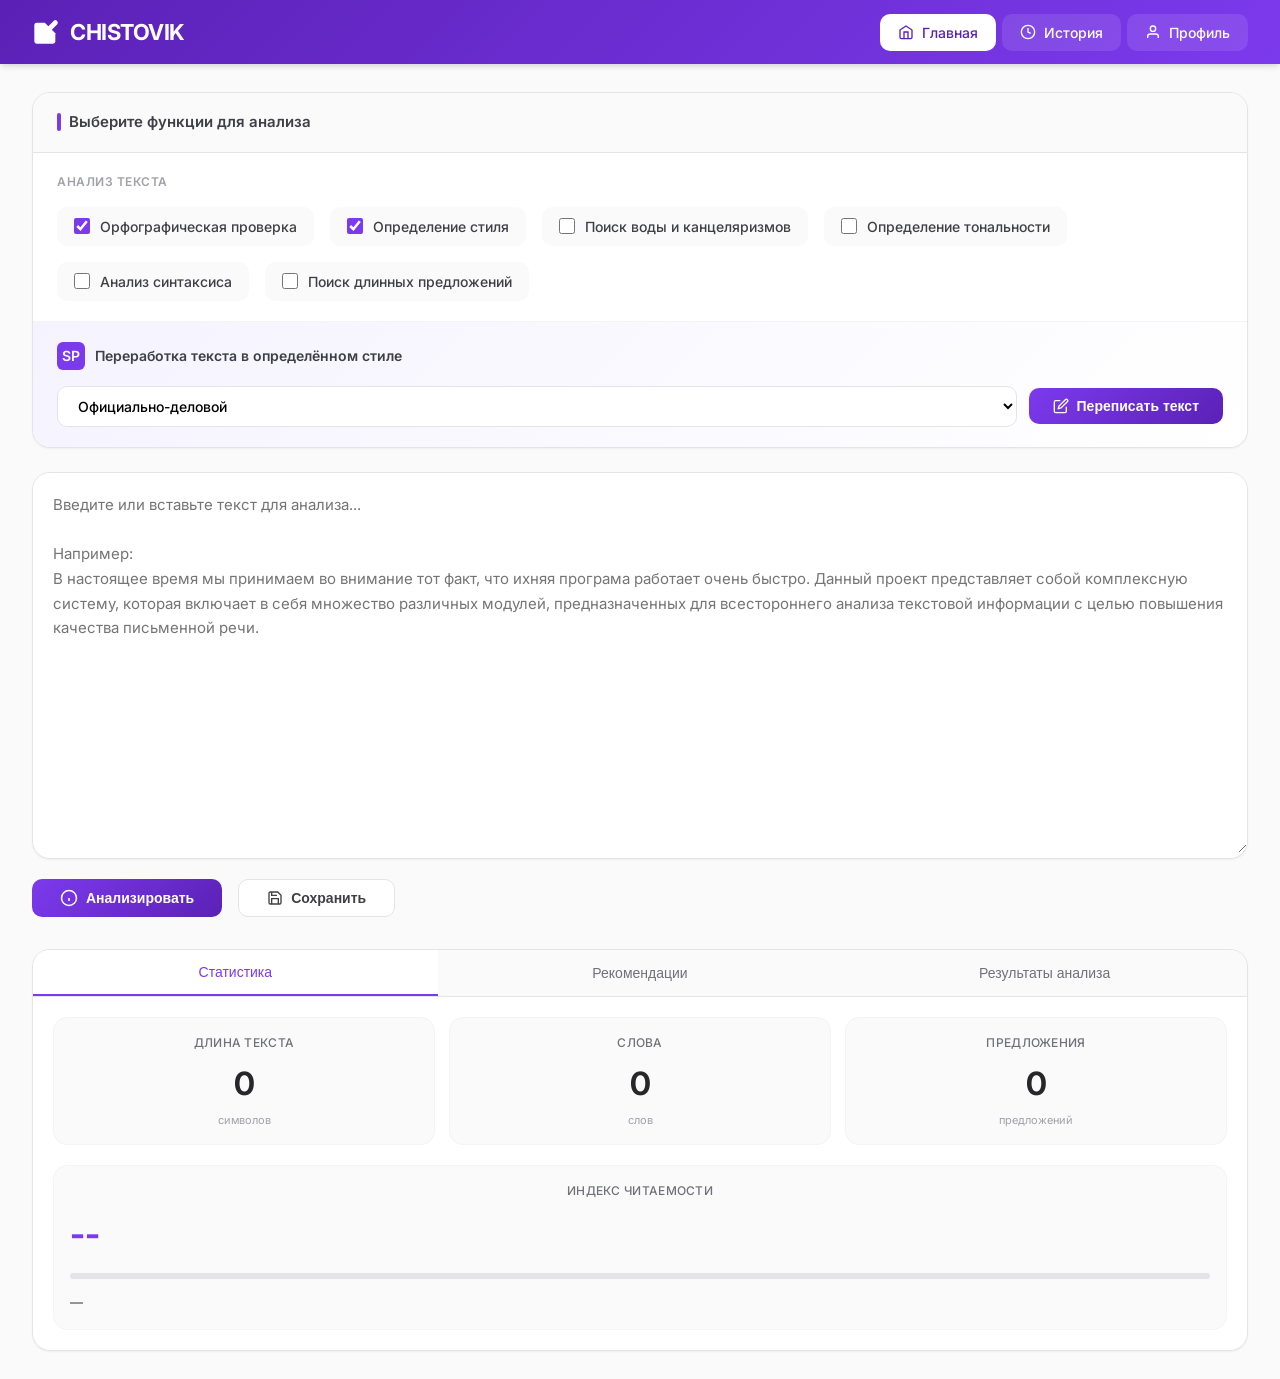
==== frontend/index.html @ 852fb875 "Добавление серверной конфигурации для бэкэнда на Python и Dockerfile" ====
<!DOCTYPE html>
<html lang="ru">
<head>
    <meta charset="UTF-8">
    <meta name="viewport" content="width=device-width, initial-scale=1.0">
    <title>CHISTOVIK — Анализ и коррекция текста</title>
    <!-- Подключаем раздельные файлы стилей -->
    <link rel="stylesheet" href="css/base.css">
    <link rel="stylesheet" href="css/components.css">
    <link rel="stylesheet" href="css/editor.css">
    <link href="https://fonts.googleapis.com/css2?family=Inter:wght@300;400;500;600;700;800&display=swap" rel="stylesheet">
</head>
<body>
    <header class="header">
        <div class="logo">
            <svg class="logo-icon" width="22" height="22" viewBox="0 0 24 24" fill="white" stroke="none">
                <path d="M11 4H4a2 2 0 0 0-2 2v14a2 2 0 0 0 2 2h14a2 2 0 0 0 2-2v-7"/>
                <path d="M18.5 2.5a2.12 2.12 0 0 1 3 3L12 15l-4 1 1-4Z"/>
            </svg>
            <a href="index.html" class="logo-link">CHISTOVIK</a>
        </div>
        <nav class="nav">
            <a href="index.html" class="nav-btn active" data-page="workspace">
                <svg width="16" height="16" viewBox="0 0 24 24" fill="none" stroke="currentColor" stroke-width="2">
                    <path d="M3 9l9-6 9 6v11a2 2 0 0 1-2 2H5a2 2 0 0 1-2-2z"/>
                    <polyline points="9 22 9 12 15 12 15 22"/>
                </svg>
                <span>Главная</span>
            </a>
            <a href="html/history.html" class="nav-btn" data-page="history">
                <svg width="16" height="16" viewBox="0 0 24 24" fill="none" stroke="currentColor" stroke-width="2">
                    <circle cx="12" cy="12" r="10"/>
                    <polyline points="12 6 12 12 16 14"/>
                </svg>
                <span>История</span>
            </a>
            <a href="html/profile.html" class="nav-btn" data-page="profile">
                <svg width="16" height="16" viewBox="0 0 24 24" fill="none" stroke="currentColor" stroke-width="2">
                    <path d="M20 21v-2a4 4 0 0 0-4-4H8a4 4 0 0 0-4 4v2"/>
                    <circle cx="12" cy="7" r="4"/>
                </svg>
                <span>Профиль</span>
            </a>
        </nav>
    </header>

    <!-- Main Content -->
    <main class="main-container">
        <!-- Блок выбора функций (новый дизайн) -->
        <div class="functions-panel">
            <div class="functions-header">
                <div class="functions-title">Выберите функции для анализа</div>
            </div>
            
            <!-- Группа: параллельный анализ -->
            <div class="functions-group">
                <div class="group-label">Анализ текста</div>
                <div class="functions-grid">
                    <label class="function-checkbox">
                        <input type="checkbox" id="funcSpelling" value="spelling" checked>
                        <span>Орфографическая проверка</span>
                    </label>
                    <label class="function-checkbox">
                        <input type="checkbox" id="funcStyle" value="style" checked>
                        <span>Определение стиля</span>
                    </label>
                    <label class="function-checkbox">
                        <input type="checkbox" id="funcWater" value="water">
                        <span>Поиск воды и канцеляризмов</span>
                    </label>
                    <label class="function-checkbox">
                        <input type="checkbox" id="funcTone" value="tone">
                        <span>Определение тональности</span>
                    </label>
                    <label class="function-checkbox">
                        <input type="checkbox" id="funcSyntax" value="syntax">
                        <span>Анализ синтаксиса</span>
                    </label>
                    <label class="function-checkbox">
                        <input type="checkbox" id="funcLongSentences" value="long_sentences">
                        <span>Поиск длинных предложений</span>
                    </label>
                </div>
            </div>
            
            <!-- Группа: переработка текста -->
            <div class="rewrite-section">
                <div class="rewrite-label">
                    <div class="rewrite-icon">SP</div>
                    <span>Переработка текста в определённом стиле</span>
                </div>
                <div class="rewrite-controls">
                    <select id="rewriteStyleSelect" class="rewrite-style-select">
                        <option value="formal">Официально-деловой</option>
                        <option value="journalistic">Публицистический</option>
                        <option value="scientific">Научный</option>
                        <option value="colloquial">Разговорный</option>
                        <option value="literary">Художественный</option>
                    </select>
                    <button id="rewriteBtn" class="rewrite-btn">
                        <svg width="16" height="16" viewBox="0 0 24 24" fill="none" stroke="currentColor" stroke-width="2">
                            <path d="M11 4H4a2 2 0 0 0-2 2v14a2 2 0 0 0 2 2h14a2 2 0 0 0 2-2v-7"/>
                            <path d="M18.5 2.5a2.12 2.12 0 0 1 3 3L12 15l-4 1 1-4Z"/>
                        </svg>
                        Переписать текст
                    </button>
                </div>
            </div>
        </div>

        <!-- Блок редактора (две колонки при изменении текста) -->
        <div class="editor-wrapper" id="editorWrapper">
            <div class="editor-column original-column" id="originalColumn">
                <div class="editor-container">
                    <textarea id="textInput" placeholder="Введите или вставьте текст для анализа...&#10;&#10;Например:&#10;В настоящее время мы принимаем во внимание тот факт, что ихняя програма работает очень быстро. Данный проект представляет собой комплексную систему, которая включает в себя множество различных модулей, предназначенных для всестороннего анализа текстовой информации с целью повышения качества письменной речи."></textarea>
                </div>
            </div>
            <div class="editor-column modified-column" id="modifiedColumn" style="display: none;">
                <div class="editor-container">
                    <div class="modified-header">
                        <span>Изменённый текст</span>
                        <button id="acceptChangesBtn" class="accept-btn">Применить изменения</button>
                    </div>
                    <textarea id="modifiedInput" readonly placeholder="Здесь появится изменённый текст..."></textarea>
                </div>
            </div>
        </div>

        <!-- Блок кнопок под редактором -->
        <div class="action-buttons">
            <button id="analyzeBtn" class="analyze-btn">
                <svg width="18" height="18" viewBox="0 0 24 24" fill="none" stroke="currentColor" stroke-width="2">
                    <circle cx="12" cy="12" r="10"/>
                    <path d="M12 16v-4M12 8h.01"/>
                </svg>
                Анализировать
            </button>
            <button id="saveBtn" class="save-btn">
                <svg width="16" height="16" viewBox="0 0 24 24" fill="none" stroke="currentColor" stroke-width="2">
                    <path d="M19 21H5a2 2 0 0 1-2-2V5a2 2 0 0 1 2-2h11l5 5v11a2 2 0 0 1-2 2z"/>
                    <polyline points="17 21 17 13 7 13 7 21"/>
                    <polyline points="7 3 7 8 15 8"/>
                </svg>
                Сохранить
            </button>
            <span id="statusIndicator" class="status-indicator"></span>
        </div>

        <!-- Блок результатов анализа (вкладки) -->
        <div class="results-panel">
            <div class="tabs">
                <button class="tab-btn active" data-tab="stats">Статистика</button>
                <button class="tab-btn" data-tab="recommendations">Рекомендации</button>
                <button class="tab-btn" data-tab="results">Результаты анализа</button>
            </div>
            
            <div class="tab-content">
                <!-- Вкладка Статистика -->
                <div id="statsTab" class="tab-pane active">
                    <div class="stats-grid">
                        <div class="stat-card">
                            <div class="stat-label">Длина текста</div>
                            <div class="stat-value" id="charCount">0</div>
                            <div class="stat-sub">символов</div>
                        </div>
                        <div class="stat-card">
                            <div class="stat-label">Слова</div>
                            <div class="stat-value" id="wordCount">0</div>
                            <div class="stat-sub">слов</div>
                        </div>
                        <div class="stat-card">
                            <div class="stat-label">Предложения</div>
                            <div class="stat-value" id="sentenceCount">0</div>
                            <div class="stat-sub">предложений</div>
                        </div>
                    </div>
                    
                    <div class="stat-card full-width">
                        <div class="stat-label">Индекс читаемости</div>
                        <div class="readability-container">
                            <div class="readability-value" id="readabilityScore">--</div>
                            <div class="readability-bar">
                                <div class="readability-fill" id="readabilityFill" style="width: 0%"></div>
                            </div>
                            <div class="readability-level" id="readabilityLevel">—</div>
                        </div>
                    </div>
                </div>

                <!-- Вкладка Рекомендации -->
                <div id="recommendationsTab" class="tab-pane">
                    <div id="recommendationsList" class="recommendations-list">
                        <div class="empty-state">
                            <svg width="48" height="48" viewBox="0 0 24 24" fill="none" stroke="#cbd5e0" stroke-width="1.5">
                                <path d="M21 11.5a8.38 8.38 0 0 1-.9 3.8 8.5 8.5 0 0 1-7.6 4.7 8.38 8.38 0 0 1-3.8-.9L3 21l1.9-5.7a8.38 8.38 0 0 1-.9-3.8 8.5 8.5 0 0 1 4.7-7.6 8.38 8.38 0 0 1 3.8-.9h.5a8.48 8.48 0 0 1 8 8v.5z"/>
                            </svg>
                            <p>Нажмите «Анализировать», чтобы получить рекомендации</p>
                        </div>
                    </div>
                </div>

                <!-- Вкладка Результаты анализа -->
                <div id="resultsTab" class="tab-pane">
                    <div id="resultsList" class="results-list">
                        <div class="empty-state">
                            <svg width="48" height="48" viewBox="0 0 24 24" fill="none" stroke="#cbd5e0" stroke-width="1.5">
                                <circle cx="12" cy="12" r="10"/>
                                <path d="M12 16v-4M12 8h.01"/>
                            </svg>
                            <p>Выберите функции и нажмите «Анализировать»</p>
                        </div>
                    </div>
                </div>
            </div>
        </div>
    </main>

    <!-- Модальное окно сохранения -->
    <div id="saveModal" class="modal">
        <div class="modal-content">
            <div class="modal-header">
                <h3>Сохранить текст</h3>
                <button class="modal-close">&times;</button>
            </div>
            <div class="modal-body">
                <label for="textTitle">Название текста:</label>
                <input type="text" id="textTitle" placeholder="Например: Курсовая работа - введение" class="modal-input">
            </div>
            <div class="modal-footer">
                <button id="cancelSaveBtn" class="modal-btn secondary">Отмена</button>
                <button id="confirmSaveBtn" class="modal-btn primary">Сохранить</button>
            </div>
        </div>
    </div>

    <script src="js/waterAnalyzer.js"></script>
    <script src="js/longSentenceAnalyzer.js"></script>
    <script src="js/toneAnalyzer.js"></script>
    <script src="js/syntaxAnalyzer.js"></script>
    <script src="js/styleAnalyzer.js"></script>
    <script src="js/api.js"></script>
    <script src="js/components.js"></script>
    <script src="js/app.js"></script>
    <script src="js/api.js"></script>
    <script src="js/components.js"></script>
    <script src="js/app.js"></script>
    <script src="js/auth.js"></script>
</body>
</html>
---- frontend/css/base.css ----
/* base.css - Базовые стили и переменные */

/* Reset and base */
* {
    margin: 0;
    padding: 0;
    box-sizing: border-box;
}

:root {
    /* Новая цветовая схема - фиолетовая */
    --primary-dark: #5b21b6;
    --primary: #7c3aed;
    --primary-light: #8b5cf6;
    --primary-bg: #f5f3ff;
    
    --gray-50: #fafafa;
    --gray-100: #f4f4f5;
    --gray-200: #e4e4e7;
    --gray-300: #d4d4d8;
    --gray-400: #a1a1aa;
    --gray-500: #71717a;
    --gray-600: #52525b;
    --gray-700: #3f3f46;
    --gray-800: #27272a;
    --gray-900: #18181b;
    
    --success: #10b981;
    --success-light: #ecfdf5;
    --warning: #f59e0b;
    --warning-light: #fffbeb;
    --error: #ef4444;
    --error-light: #fef2f2;
    --info: #3b82f6;
    
    /* Тени */
    --shadow-sm: 0 1px 2px rgba(0, 0, 0, 0.05);
    --shadow-md: 0 4px 6px -1px rgba(0, 0, 0, 0.1), 0 2px 4px -1px rgba(0, 0, 0, 0.06);
    --shadow-lg: 0 10px 15px -3px rgba(0, 0, 0, 0.1), 0 4px 6px -2px rgba(0, 0, 0, 0.05);
    --shadow-xl: 0 20px 25px -5px rgba(0, 0, 0, 0.1), 0 10px 10px -5px rgba(0, 0, 0, 0.04);
    
    /* Скругления */
    --radius-sm: 6px;
    --radius-md: 10px;
    --radius-lg: 14px;
    --radius-xl: 18px;
    
    /* Анимации */
    --transition-fast: 0.15s ease;
    --transition-normal: 0.2s ease;
    --transition-slow: 0.3s ease;
}

body {
    font-family: 'Inter', -apple-system, BlinkMacSystemFont, 'Segoe UI', Roboto, sans-serif;
    background: var(--gray-50);
    color: var(--gray-800);
    line-height: 1.5;
    font-size: 14px;
}

/* Типографика */
h1 {
    font-size: 28px;
    font-weight: 600;
    color: var(--gray-800);
    letter-spacing: -0.02em;
}

h2 {
    font-size: 20px;
    font-weight: 600;
    color: var(--gray-700);
    letter-spacing: -0.01em;
}

h3 {
    font-size: 16px;
    font-weight: 600;
    color: var(--gray-700);
}

/* Анимации */
@keyframes slideIn {
    from {
        transform: translateX(100%);
        opacity: 0;
    }
    to {
        transform: translateX(0);
        opacity: 1;
    }
}

@keyframes fadeIn {
    from {
        opacity: 0;
    }
    to {
        opacity: 1;
    }
}

@keyframes pulse {
    0%, 100% { opacity: 1; }
    50% { opacity: 0.5; }
}

@keyframes spin {
    from {
        transform: rotate(0deg);
    }
    to {
        transform: rotate(360deg);
    }
}

/* Утилиты */
.loading {
    animation: pulse 1.5s ease-in-out infinite;
}

.loading-spinner {
    animation: spin 1s linear infinite;
}

/* Scrollbar */
::-webkit-scrollbar {
    width: 8px;
    height: 8px;
}

::-webkit-scrollbar-track {
    background: var(--gray-100);
    border-radius: 10px;
}

::-webkit-scrollbar-thumb {
    background: var(--gray-300);
    border-radius: 10px;
}

::-webkit-scrollbar-thumb:hover {
    background: var(--gray-400);
}
---- frontend/css/components.css ----
/* components.css - Общие компоненты для всех страниц */

/* Header - фиолетовый фон */
.header {
    background: linear-gradient(135deg, var(--primary-dark), var(--primary));
    padding: 0 32px;
    height: 64px;
    display: flex;
    align-items: center;
    justify-content: space-between;
    position: sticky;
    top: 0;
    z-index: 100;
    box-shadow: var(--shadow-md);
}

.logo {
    display: flex;
    align-items: center;
    gap: 10px;
}

.logo-icon {
    width: 28px;
    height: 28px;
}

.logo-link {
    font-size: 22px;
    font-weight: 700;
    color: white;
    text-decoration: none;
    letter-spacing: -0.02em;
    transition: opacity var(--transition-fast);
}

.logo-link:hover {
    opacity: 0.85;
}

/* Navigation */
.nav {
    display: flex;
    align-items: center;
    gap: 6px;
}

.nav-btn {
    display: flex;
    align-items: center;
    gap: 8px;
    padding: 8px 18px;
    background: rgba(255, 255, 255, 0.1);
    border: none;
    border-radius: var(--radius-md);
    font-size: 14px;
    font-weight: 500;
    cursor: pointer;
    color: white;
    text-decoration: none;
    transition: all var(--transition-fast);
}

.nav-btn:hover {
    background: rgba(255, 255, 255, 0.2);
    transform: translateY(-1px);
}

.nav-btn.active {
    background: white;
    color: var(--primary-dark);
}

.nav-btn.active svg {
    stroke: var(--primary-dark);
}

.nav-btn svg {
    stroke: white;
}

/* Main container */
.main-container {
    max-width: 1400px;
    margin: 0 auto;
    padding: 28px 32px;
}

/* Modal */
.modal {
    display: none;
    position: fixed;
    top: 0;
    left: 0;
    width: 100%;
    height: 100%;
    background: rgba(0, 0, 0, 0.5);
    backdrop-filter: blur(4px);
    z-index: 1000;
    align-items: center;
    justify-content: center;
}

.modal.active {
    display: flex;
}

.modal-content {
    background: white;
    border-radius: var(--radius-xl);
    width: 90%;
    max-width: 450px;
    overflow: hidden;
    animation: fadeIn var(--transition-slow);
    box-shadow: var(--shadow-xl);
}

.modal-large {
    max-width: 600px;
}

.modal-header {
    padding: 20px 24px;
    border-bottom: 1px solid var(--gray-200);
    display: flex;
    justify-content: space-between;
    align-items: center;
}

.modal-header h3 {
    font-size: 18px;
    font-weight: 600;
    color: var(--gray-800);
}

.modal-close {
    background: none;
    border: none;
    font-size: 24px;
    cursor: pointer;
    color: var(--gray-400);
    transition: color var(--transition-fast);
}

.modal-close:hover {
    color: var(--gray-600);
}

.modal-body {
    padding: 24px;
}

.modal-footer {
    padding: 16px 24px;
    border-top: 1px solid var(--gray-200);
    display: flex;
    justify-content: flex-end;
    gap: 12px;
}

/* Buttons */
.modal-btn {
    padding: 8px 20px;
    border-radius: var(--radius-md);
    font-size: 14px;
    font-weight: 500;
    cursor: pointer;
    border: none;
    transition: all var(--transition-fast);
}

.modal-btn.secondary {
    background: var(--gray-100);
    color: var(--gray-600);
}

.modal-btn.secondary:hover {
    background: var(--gray-200);
}

.modal-btn.primary {
    background: var(--primary);
    color: white;
}

.modal-btn.primary:hover {
    background: var(--primary-dark);
    transform: translateY(-1px);
}

.modal-btn.danger {
    background: var(--error-light);
    color: var(--error);
    border: 1px solid #fecaca;
}

.modal-btn.danger:hover {
    background: #fee2e2;
    border-color: #fca5a5;
}

/* Toast notification */
.toast {
    position: fixed;
    bottom: 24px;
    right: 24px;
    background: var(--gray-800);
    color: white;
    padding: 12px 20px;
    border-radius: var(--radius-md);
    font-size: 14px;
    z-index: 1000;
    animation: slideIn var(--transition-slow);
    box-shadow: var(--shadow-lg);
}

.toast.success {
    background: var(--success);
}

.toast.error {
    background: var(--error);
}

.toast.warning {
    background: var(--warning);
}

/* Empty state */
.empty-state {
    text-align: center;
    padding: 48px 20px;
    color: var(--gray-400);
}

.empty-state svg {
    margin-bottom: 16px;
    opacity: 0.5;
}

/* Responsive */
@media (max-width: 768px) {
    .header {
        padding: 0 16px;
    }
    
    .nav-btn span {
        display: none;
    }
    
    .nav-btn {
        padding: 8px 12px;
    }
    
    .main-container {
        padding: 16px;
    }
}
---- frontend/css/editor.css ----
/* editor.css - Стили для страницы редактора */

/* Functions panel - новый современный дизайн */
.functions-panel {
    background: white;
    border-radius: var(--radius-xl);
    box-shadow: var(--shadow-sm);
    border: 1px solid var(--gray-200);
    margin-bottom: 24px;
    overflow: hidden;
}

.functions-header {
    padding: 18px 24px;
    background: var(--gray-50);
    border-bottom: 1px solid var(--gray-200);
}

.functions-title {
    font-size: 15px;
    font-weight: 600;
    color: var(--gray-700);
    display: flex;
    align-items: center;
    gap: 8px;
}

.functions-title::before {
    content: "";
    width: 4px;
    height: 18px;
    background: var(--primary);
    border-radius: 2px;
}

/* Группы функций */
.functions-group {
    padding: 20px 24px;
    border-bottom: 1px solid var(--gray-100);
}

.functions-group:last-child {
    border-bottom: none;
}

.group-label {
    font-size: 12px;
    font-weight: 600;
    text-transform: uppercase;
    letter-spacing: 0.5px;
    color: var(--gray-400);
    margin-bottom: 16px;
}

.functions-grid {
    display: flex;
    flex-wrap: wrap;
    gap: 16px;
}

/* Стиль чекбоксов - современный */
.function-checkbox {
    display: flex;
    align-items: center;
    gap: 10px;
    cursor: pointer;
    font-size: 14px;
    color: var(--gray-700);
    padding: 8px 16px;
    background: var(--gray-50);
    border-radius: var(--radius-md);
    transition: all var(--transition-fast);
    border: 1px solid transparent;
}

.function-checkbox:hover {
    background: var(--primary-bg);
    border-color: var(--primary-light);
}

.function-checkbox input[type="checkbox"] {
    width: 16px;
    height: 16px;
    cursor: pointer;
    accent-color: var(--primary);
    margin: 0;
}

.function-checkbox span {
    font-weight: 500;
}

/* Секция переработки текста */
.rewrite-section {
    padding: 20px 24px;
    background: linear-gradient(135deg, var(--primary-bg), white);
}

.rewrite-label {
    display: flex;
    align-items: center;
    gap: 10px;
    font-size: 14px;
    font-weight: 600;
    color: var(--gray-700);
    margin-bottom: 16px;
}

.rewrite-icon {
    width: 28px;
    height: 28px;
    background: var(--primary);
    border-radius: var(--radius-sm);
    display: flex;
    align-items: center;
    justify-content: center;
    font-size: 14px;
    color: white;
}

.rewrite-controls {
    display: flex;
    align-items: center;
    gap: 12px;
    flex-wrap: wrap;
}

.rewrite-style-select {
    flex: 1;
    min-width: 180px;
    padding: 10px 16px;
    border: 1px solid var(--gray-200);
    border-radius: var(--radius-md);
    font-size: 14px;
    font-weight: 500;
    background: white;
    cursor: pointer;
    outline: none;
    transition: all var(--transition-fast);
    font-family: inherit;
}

.rewrite-style-select:hover {
    border-color: var(--primary-light);
}

.rewrite-style-select:focus {
    border-color: var(--primary);
    box-shadow: 0 0 0 3px rgba(124, 58, 237, 0.1);
}

.rewrite-btn {
    display: flex;
    align-items: center;
    gap: 8px;
    padding: 10px 24px;
    background: linear-gradient(135deg, var(--primary), var(--primary-dark));
    color: white;
    border: none;
    border-radius: var(--radius-md);
    font-size: 14px;
    font-weight: 600;
    cursor: pointer;
    transition: all var(--transition-fast);
}

.rewrite-btn:hover {
    transform: translateY(-1px);
    box-shadow: var(--shadow-md);
}

.rewrite-btn:active {
    transform: translateY(0);
}

/* Editor wrapper with two columns */
.editor-wrapper {
    display: flex;
    gap: 24px;
    margin-bottom: 20px;
}

.editor-column {
    transition: all var(--transition-normal);
}

.original-column {
    flex: 1;
}

.modified-column {
    flex: 1;
    display: none;
}

.editor-container {
    background: white;
    border-radius: var(--radius-xl);
    box-shadow: var(--shadow-sm);
    border: 1px solid var(--gray-200);
    overflow: hidden;
    transition: box-shadow var(--transition-fast);
}

.editor-container:focus-within {
    box-shadow: var(--shadow-md);
    border-color: var(--primary-light);
}

.modified-header {
    display: flex;
    justify-content: space-between;
    align-items: center;
    padding: 12px 16px;
    background: var(--gray-50);
    border-bottom: 1px solid var(--gray-200);
    font-size: 13px;
    font-weight: 500;
    color: var(--gray-600);
}

.accept-btn {
    padding: 6px 14px;
    background: var(--success);
    color: white;
    border: none;
    border-radius: var(--radius-sm);
    font-size: 12px;
    font-weight: 500;
    cursor: pointer;
    transition: all var(--transition-fast);
}

.accept-btn:hover {
    background: #059669;
    transform: translateY(-1px);
}

.editor-container textarea {
    width: 100%;
    min-height: 380px;
    padding: 20px;
    font-size: 15px;
    line-height: 1.65;
    font-family: 'Inter', 'Fira Code', 'Cascadia Code', monospace;
    border: none;
    resize: vertical;
    outline: none;
    background: white;
    color: var(--gray-800);
}

#modifiedInput {
    background: var(--gray-50);
    color: var(--gray-600);
}

/* Action buttons row */
.action-buttons {
    display: flex;
    gap: 16px;
    align-items: center;
    margin-bottom: 32px;
}

.analyze-btn, .save-btn {
    padding: 10px 28px;
    border-radius: var(--radius-md);
    font-weight: 600;
    font-size: 14px;
    cursor: pointer;
    transition: all var(--transition-normal);
    display: flex;
    align-items: center;
    gap: 8px;
    border: none;
}

.analyze-btn {
    background: linear-gradient(135deg, var(--primary), var(--primary-dark));
    color: white;
}

.analyze-btn:hover:not(:disabled) {
    transform: translateY(-1px);
    box-shadow: var(--shadow-md);
}

.analyze-btn:disabled {
    background: var(--gray-300);
    cursor: not-allowed;
    transform: none;
}

.save-btn {
    background: white;
    color: var(--gray-700);
    border: 1px solid var(--gray-200);
}

.save-btn:hover {
    background: var(--gray-50);
    border-color: var(--gray-300);
}

.status-indicator {
    font-size: 13px;
    color: var(--gray-500);
    margin-left: auto;
}

.status-indicator.saving {
    color: var(--warning);
}

.status-indicator.saved {
    color: var(--success);
}

/* Results panel (tabs below editor) */
.results-panel {
    background: white;
    border-radius: var(--radius-xl);
    box-shadow: var(--shadow-sm);
    border: 1px solid var(--gray-200);
    overflow: hidden;
}

.results-panel .tabs {
    display: flex;
    border-bottom: 1px solid var(--gray-200);
    background: var(--gray-50);
}

.results-panel .tab-btn {
    flex: 1;
    padding: 14px 16px;
    background: transparent;
    border: none;
    font-size: 14px;
    font-weight: 500;
    cursor: pointer;
    color: var(--gray-500);
    transition: all var(--transition-fast);
}

.results-panel .tab-btn:hover {
    color: var(--primary);
    background: white;
}

.results-panel .tab-btn.active {
    color: var(--primary);
    background: white;
    border-bottom: 2px solid var(--primary);
}

.results-panel .tab-content {
    padding: 20px;
    max-height: 420px;
    overflow-y: auto;
}

.tab-pane {
    display: none;
}

.tab-pane.active {
    display: block;
}

/* Stats grid */
.stats-grid {
    display: grid;
    grid-template-columns: repeat(3, 1fr);
    gap: 14px;
    margin-bottom: 20px;
}

.stat-card {
    background: var(--gray-50);
    padding: 16px;
    border-radius: var(--radius-lg);
    text-align: center;
    border: 1px solid var(--gray-100);
}

.stat-card.full-width {
    grid-column: span 3;
    margin-bottom: 0;
}

.stat-label {
    font-size: 12px;
    font-weight: 500;
    color: var(--gray-500);
    margin-bottom: 8px;
    text-transform: uppercase;
    letter-spacing: 0.3px;
}

.stat-value {
    font-size: 32px;
    font-weight: 700;
    color: var(--gray-800);
}

.stat-sub {
    font-size: 11px;
    color: var(--gray-400);
    margin-top: 4px;
}

/* Readability */
.readability-container {
    text-align: left;
}

.readability-value {
    font-size: 34px;
    font-weight: 700;
    color: var(--primary);
    margin-bottom: 8px;
}

.readability-bar {
    height: 6px;
    background: var(--gray-200);
    border-radius: 10px;
    overflow: hidden;
    margin: 14px 0;
}

.readability-fill {
    height: 100%;
    background: linear-gradient(90deg, var(--success), var(--warning), var(--error));
    border-radius: 10px;
    transition: width var(--transition-slow);
}

.readability-level {
    font-size: 13px;
    font-weight: 500;
    color: var(--gray-600);
}

/* Recommendations list */
.recommendations-list {
    display: flex;
    flex-direction: column;
    gap: 12px;
}

.recommendation-item {
    background: var(--gray-50);
    padding: 14px 16px;
    border-radius: var(--radius-md);
    border-left: 3px solid var(--error);
    cursor: pointer;
    transition: all var(--transition-fast);
}

.recommendation-item:hover {
    background: var(--gray-100);
    transform: translateX(3px);
}

.recommendation-type {
    font-size: 11px;
    font-weight: 600;
    text-transform: uppercase;
    letter-spacing: 0.5px;
    color: var(--error);
    margin-bottom: 6px;
}

.recommendation-text {
    font-size: 14px;
    color: var(--gray-700);
    margin-bottom: 8px;
    line-height: 1.5;
}

.recommendation-suggestion {
    font-size: 12px;
    color: var(--success);
    font-weight: 500;
}

/* Results list */
.results-list {
    display: flex;
    flex-direction: column;
    gap: 12px;
}

.result-item {
    background: var(--gray-50);
    padding: 14px 16px;
    border-radius: var(--radius-md);
    border-left: 3px solid var(--primary);
}

.result-title {
    font-size: 13px;
    font-weight: 600;
    color: var(--primary-dark);
    margin-bottom: 8px;
    text-transform: uppercase;
    letter-spacing: 0.3px;
}

.result-content {
    font-size: 14px;
    color: var(--gray-700);
    line-height: 1.5;
}

.result-sub {
    font-size: 12px;
    color: var(--gray-500);
    margin-top: 8px;
}

/* Responsive */
@media (max-width: 1024px) {
    .editor-wrapper {
        flex-direction: column;
    }
    
    .original-column, .modified-column {
        width: 100%;
    }
    
    .stats-grid {
        grid-template-columns: repeat(2, 1fr);
    }
}

@media (max-width: 640px) {
    .functions-header {
        padding: 14px 18px;
    }
    
    .functions-group {
        padding: 16px 18px;
    }
    
    .rewrite-section {
        padding: 16px 18px;
    }
    
    .functions-grid {
        flex-direction: column;
        gap: 10px;
    }
    
    .function-checkbox {
        width: 100%;
    }
    
    .action-buttons {
        flex-direction: column;
        align-items: stretch;
    }
    
    .analyze-btn, .save-btn {
        justify-content: center;
    }
    
    .status-indicator {
        margin-left: 0;
        text-align: center;
    }
    
    .stats-grid {
        grid-template-columns: 1fr;
    }
    
    .results-panel .tab-content {
        padding: 16px;
    }
}

.long-sentence-highlight {
    background-color: var(--warning-light);
    border-bottom: 1px dashed var(--warning);
    cursor: pointer;
}
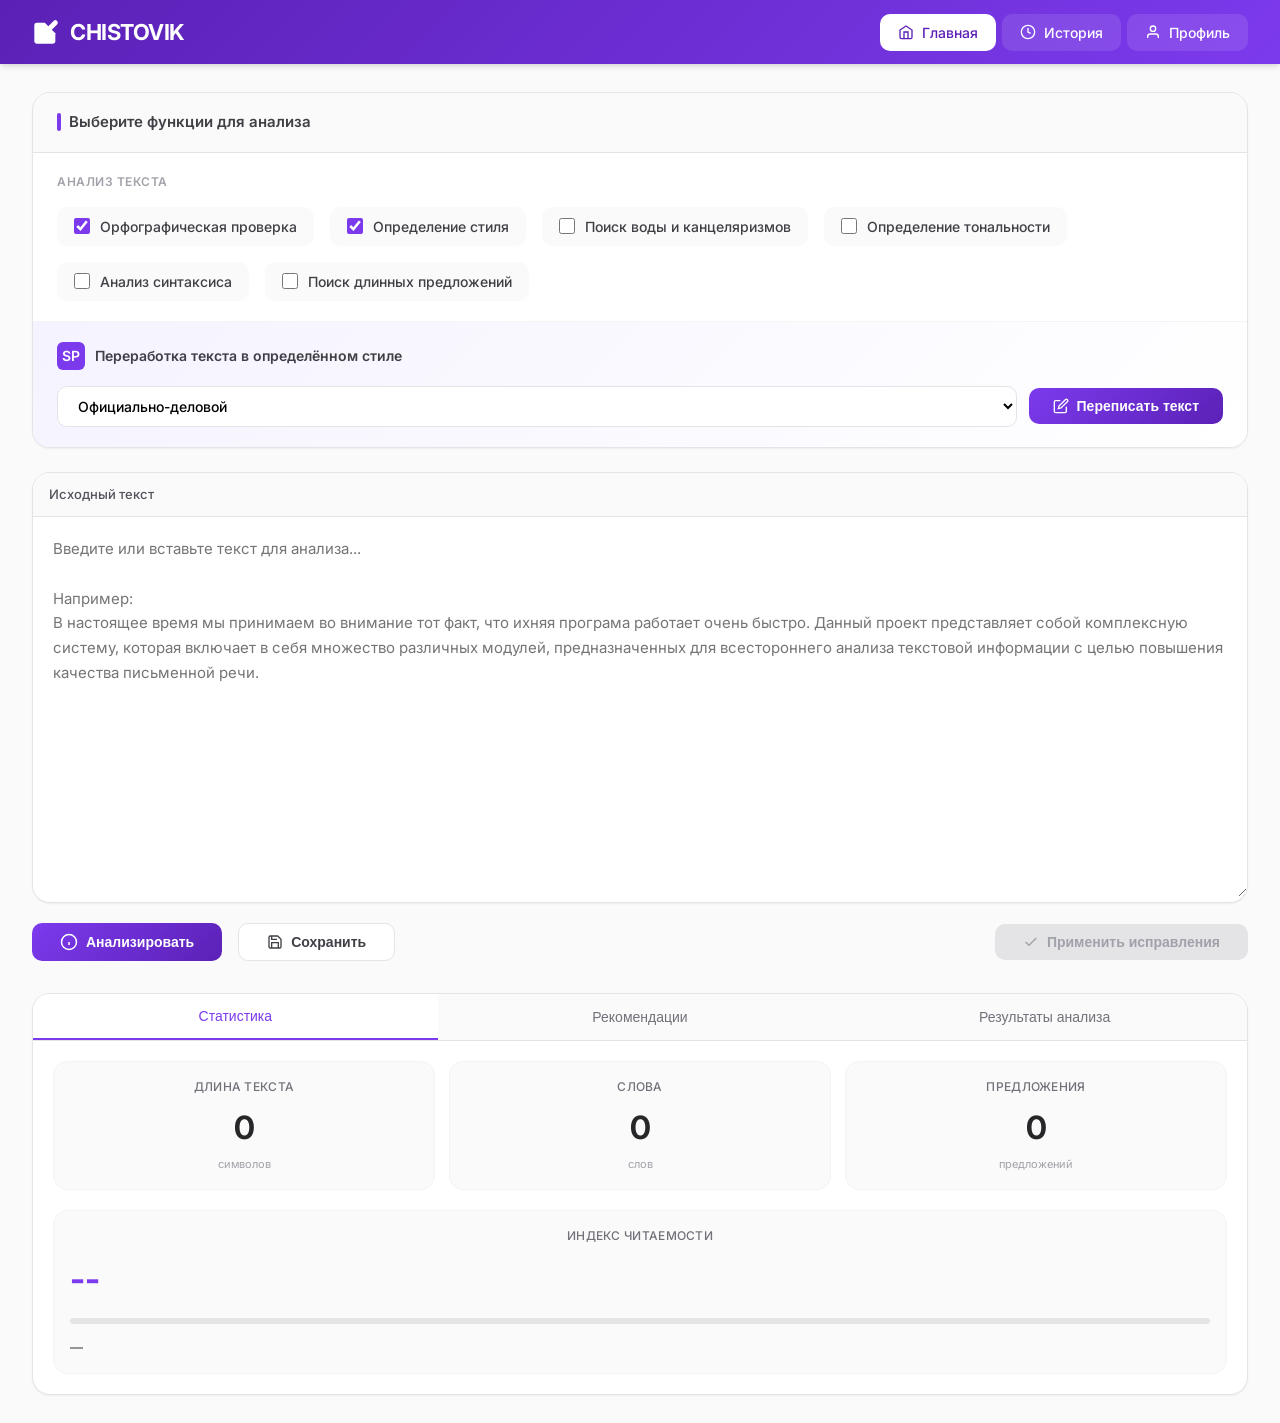
==== commit 0063fb6a: "Кнопка "Применить исправления" и улучшение интерфейса редактора - Кнопка "Применить исправления" в п" ====
--- a/frontend/index.html
+++ b/frontend/index.html
@@ -94,6 +94,7 @@
                         <option value="formal">Официально-деловой</option>
                         <option value="journalistic">Публицистический</option>
                         <option value="scientific">Научный</option>
+                        <option value="neutral">Нейтральный</option>
                         <option value="colloquial">Разговорный</option>
                         <option value="literary">Художественный</option>
                     </select>
@@ -112,16 +113,19 @@
         <div class="editor-wrapper" id="editorWrapper">
             <div class="editor-column original-column" id="originalColumn">
                 <div class="editor-container">
+                    <div class="editor-header">
+                        <span>Исходный текст</span>
+                    </div>
                     <textarea id="textInput" placeholder="Введите или вставьте текст для анализа...&#10;&#10;Например:&#10;В настоящее время мы принимаем во внимание тот факт, что ихняя програма работает очень быстро. Данный проект представляет собой комплексную систему, которая включает в себя множество различных модулей, предназначенных для всестороннего анализа текстовой информации с целью повышения качества письменной речи."></textarea>
                 </div>
             </div>
             <div class="editor-column modified-column" id="modifiedColumn" style="display: none;">
                 <div class="editor-container">
-                    <div class="modified-header">
+                    <div class="editor-header">
                         <span>Изменённый текст</span>
-                        <button id="acceptChangesBtn" class="accept-btn">Применить изменения</button>
-                    </div>
-                    <textarea id="modifiedInput" readonly placeholder="Здесь появится изменённый текст..."></textarea>
+                        <button id="acceptFixesBtn" class="accept-btn">Заменить исходный текст</button>
+                    </div>
+                    <div id="modifiedInput" class="modified-text"></div>
                 </div>
             </div>
         </div>
@@ -144,6 +148,12 @@
                 Сохранить
             </button>
             <span id="statusIndicator" class="status-indicator"></span>
+            <button id="applyFixesBtn" class="apply-fixes-btn" disabled>
+                <svg width="16" height="16" viewBox="0 0 24 24" fill="none" stroke="currentColor" stroke-width="2">
+                    <polyline points="20 6 9 17 4 12"/>
+                </svg>
+                Применить исправления
+            </button>
         </div>
 
         <!-- Блок результатов анализа (вкладки) -->
@@ -233,14 +243,7 @@
         </div>
     </div>
 
-    <script src="js/waterAnalyzer.js"></script>
-    <script src="js/longSentenceAnalyzer.js"></script>
-    <script src="js/toneAnalyzer.js"></script>
-    <script src="js/syntaxAnalyzer.js"></script>
-    <script src="js/styleAnalyzer.js"></script>
-    <script src="js/api.js"></script>
-    <script src="js/components.js"></script>
-    <script src="js/app.js"></script>
+    <script src="js/rewriteAnalyzer.js"></script>
     <script src="js/api.js"></script>
     <script src="js/components.js"></script>
     <script src="js/app.js"></script>
--- a/frontend/css/editor.css
+++ b/frontend/css/editor.css
@@ -207,7 +207,7 @@
     border-color: var(--primary-light);
 }
 
-.modified-header {
+.editor-header {
     display: flex;
     justify-content: space-between;
     align-items: center;
@@ -217,6 +217,19 @@
     font-size: 13px;
     font-weight: 500;
     color: var(--gray-600);
+}
+
+.modified-text {
+    min-height: 380px;
+    max-height: 380px;
+    padding: 20px;
+    font-size: 15px;
+    line-height: 1.65;
+    font-family: 'Inter', 'Fira Code', 'Cascadia Code', monospace;
+    white-space: pre-wrap;
+    overflow-y: auto;
+    background: var(--gray-50);
+    color: var(--gray-800);
 }
 
 .accept-btn {
@@ -263,6 +276,14 @@
     margin-bottom: 32px;
 }
 
+.action-buttons .status-indicator {
+    margin-left: auto;
+}
+
+.action-buttons .apply-fixes-btn {
+    margin-left: 0;
+}
+
 .analyze-btn, .save-btn {
     padding: 10px 28px;
     border-radius: var(--radius-md);
@@ -586,4 +607,93 @@
     background-color: var(--warning-light);
     border-bottom: 1px dashed var(--warning);
     cursor: pointer;
+}
+
+
+
+/* Кнопка применения исправлений */
+.apply-fixes-btn {
+    padding: 10px 28px;
+    border-radius: var(--radius-md);
+    font-weight: 600;
+    font-size: 14px;
+    cursor: pointer;
+    transition: all var(--transition-normal);
+    display: flex;
+    align-items: center;
+    gap: 8px;
+    border: none;
+    background: linear-gradient(135deg, var(--success), #059669);
+    color: white;
+}
+
+.apply-fixes-btn:hover {
+    transform: translateY(-1px);
+    box-shadow: var(--shadow-md);
+}
+
+/* Подсветка исправленных слов в изменённом тексте */
+.fixed-word {
+    background-color: #fff9db;
+    border-radius: 3px;
+    padding: 1px 2px;
+    border-bottom: 1px dashed #f0e68c;
+    cursor: pointer;
+}
+
+/* Кнопка копирования */
+.copy-btn {
+    display: flex;
+    align-items: center;
+    gap: 6px;
+    padding: 6px 14px;
+    background: white;
+    border: 1px solid var(--gray-200);
+    border-radius: var(--radius-sm);
+    font-size: 12px;
+    font-weight: 500;
+    cursor: pointer;
+    transition: all var(--transition-fast);
+    color: var(--gray-600);
+}
+
+.copy-btn:hover {
+    background: var(--gray-50);
+    border-color: var(--gray-300);
+}
+
+.copy-btn.copied {
+    background: var(--success-light);
+    border-color: var(--success);
+    color: var(--success);
+}
+
+.apply-fixes-btn:disabled {
+    background: var(--gray-200);
+    color: var(--gray-400);
+    cursor: not-allowed;
+    transform: none;
+    box-shadow: none;
+}
+
+.apply-fixes-btn:disabled:hover {
+    transform: none;
+    box-shadow: none;
+}
+
+.editor-container textarea,
+.modified-text {
+    min-height: 380px;
+    max-height: 380px;
+    overflow-y: auto;
+}
+
+.modified-text {
+    padding: 20px;
+    font-size: 15px;
+    line-height: 1.65;
+    font-family: 'Inter', 'Fira Code', 'Cascadia Code', monospace;
+    white-space: pre-wrap;
+    background: var(--gray-50);
+    color: var(--gray-800);
 }
